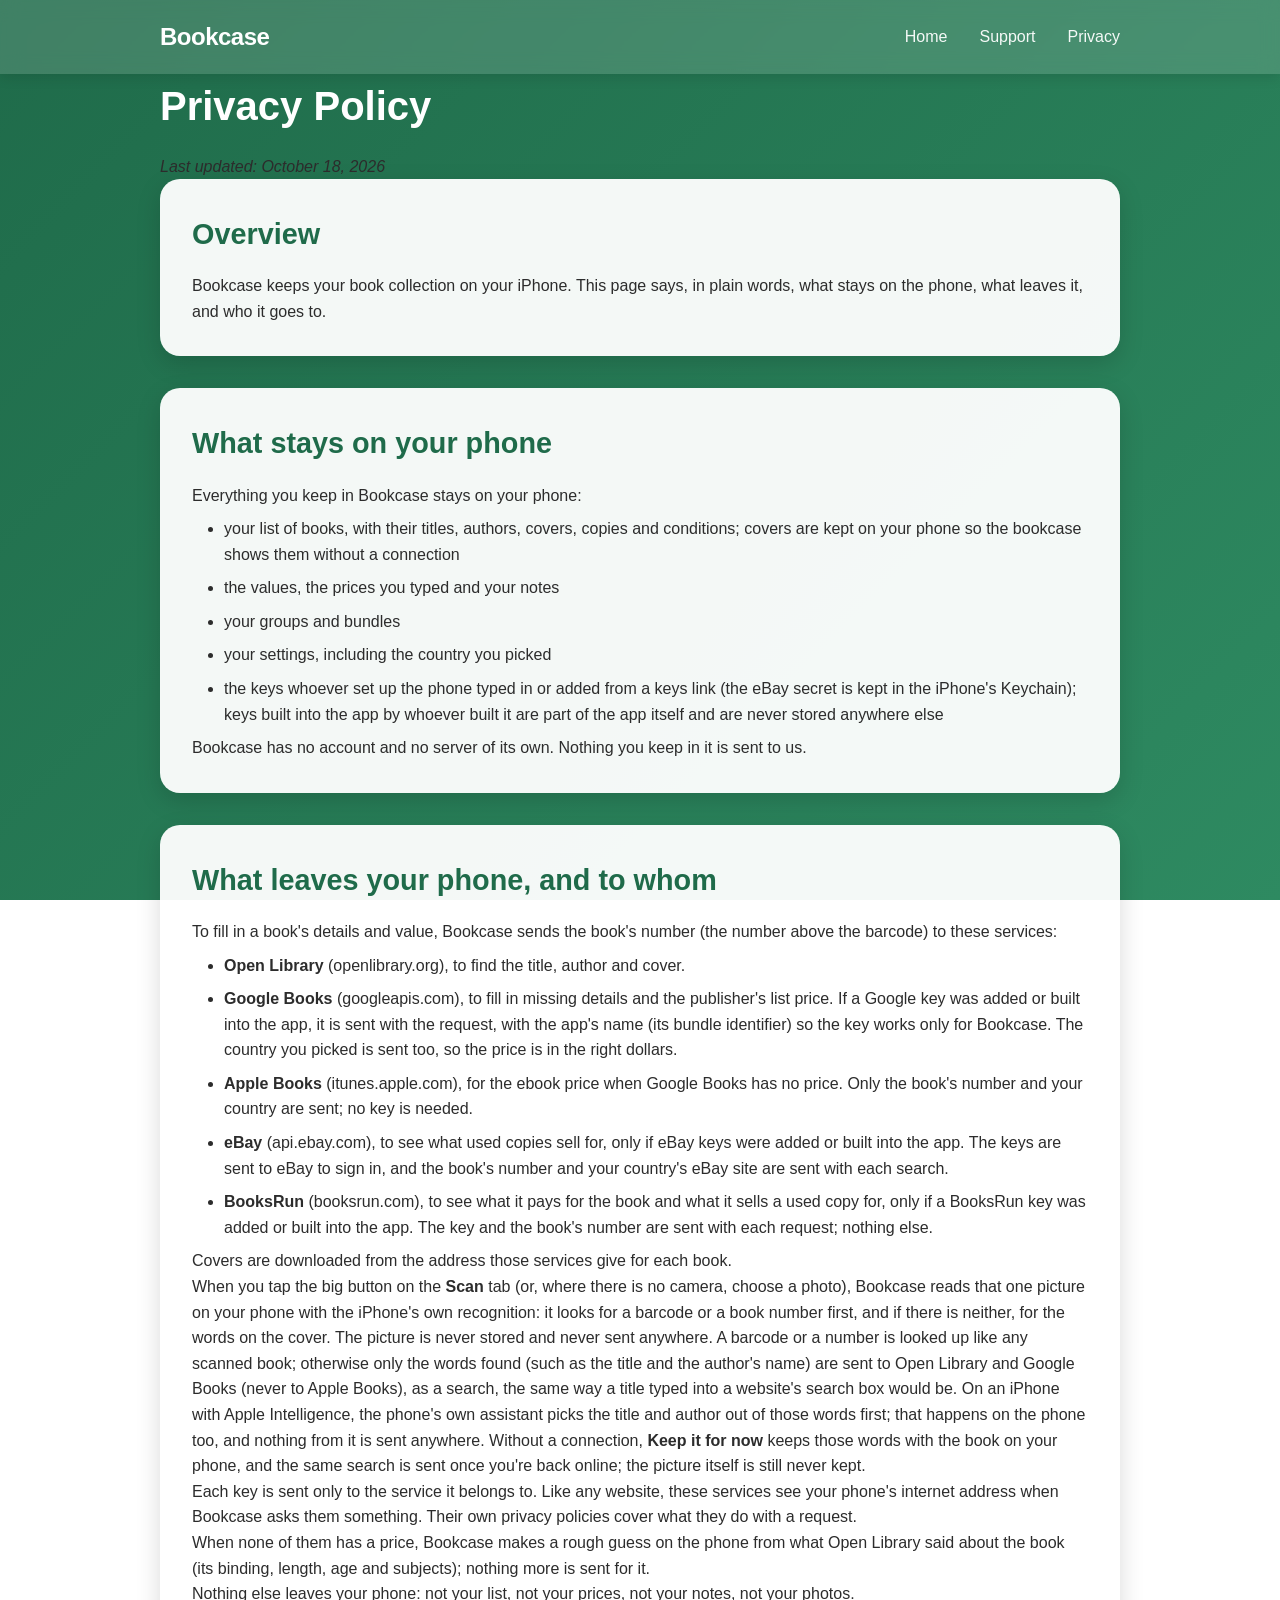
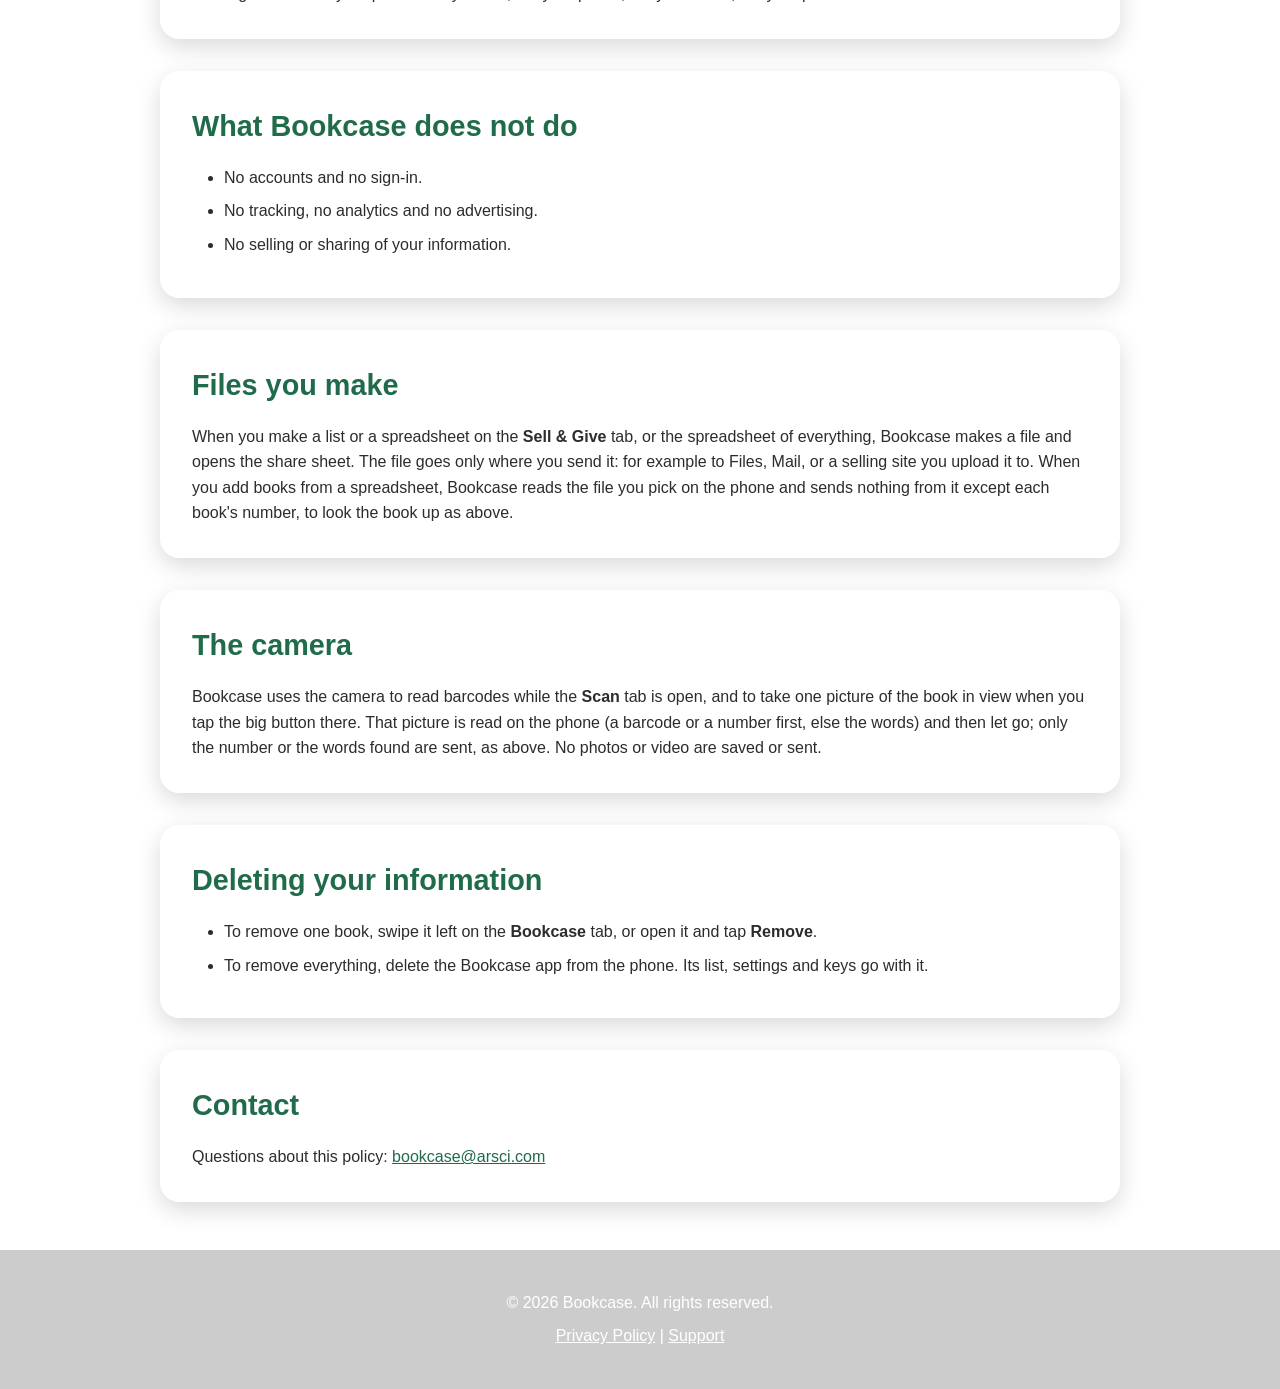
==== privacy.html @ 77d90b34 "Bookcase landing page, privacy policy and support page" ====
<!DOCTYPE html>
<html lang="en">
<head>
    <meta charset="UTF-8">
    <meta name="viewport" content="width=device-width, initial-scale=1.0">
    <meta name="robots" content="noindex, nofollow, noarchive">
    <title>Privacy Policy - Bookcase</title>
    <link rel="icon" type="image/png" href="bookcase-icon.png">
    <link rel="stylesheet" href="style.css">
</head>
<body>
    <nav>
        <div class="container">
            <h1>Bookcase</h1>
            <ul>
                <li><a href="index.html">Home</a></li>
                <li><a href="support.html">Support</a></li>
                <li><a href="privacy.html">Privacy</a></li>
            </ul>
        </div>
    </nav>

    <main class="container">
        <h2>Privacy Policy</h2>
        <p><em>Last updated: October 18, 2026</em></p>

        <section>
            <h3>Overview</h3>
            <p>Bookcase keeps your book collection on your iPhone. This page says, in plain words, what stays on the phone, what leaves it, and who it goes to.</p>
        </section>

        <section>
            <h3>What stays on your phone</h3>
            <p>Everything you keep in Bookcase stays on your phone:</p>
            <ul>
                <li>your list of books, with their titles, authors, covers, copies and conditions; covers are kept on your phone so the bookcase shows them without a connection</li>
                <li>the values, the prices you typed and your notes</li>
                <li>your groups and bundles</li>
                <li>your settings, including the country you picked</li>
                <li>the keys whoever set up the phone typed in or added from a keys link (the eBay secret is kept in the iPhone's Keychain); keys built into the app by whoever built it are part of the app itself and are never stored anywhere else</li>
            </ul>
            <p>Bookcase has no account and no server of its own. Nothing you keep in it is sent to us.</p>
        </section>

        <section>
            <h3>What leaves your phone, and to whom</h3>
            <p>To fill in a book's details and value, Bookcase sends the book's number (the number above the barcode) to these services:</p>
            <ul>
                <li><strong>Open Library</strong> (openlibrary.org), to find the title, author and cover.</li>
                <li><strong>Google Books</strong> (googleapis.com), to fill in missing details and the publisher's list price. If a Google key was added or built into the app, it is sent with the request, with the app's name (its bundle identifier) so the key works only for Bookcase. The country you picked is sent too, so the price is in the right dollars.</li>
                <li><strong>Apple Books</strong> (itunes.apple.com), for the ebook price when Google Books has no price. Only the book's number and your country are sent; no key is needed.</li>
                <li><strong>eBay</strong> (api.ebay.com), to see what used copies sell for, only if eBay keys were added or built into the app. The keys are sent to eBay to sign in, and the book's number and your country's eBay site are sent with each search.</li>
                <li><strong>BooksRun</strong> (booksrun.com), to see what it pays for the book and what it sells a used copy for, only if a BooksRun key was added or built into the app. The key and the book's number are sent with each request; nothing else.</li>
            </ul>
            <p>Covers are downloaded from the address those services give for each book.</p>
            <p>When you tap the big button on the <strong>Scan</strong> tab (or, where there is no camera, choose a photo), Bookcase reads that one picture on your phone with the iPhone's own recognition: it looks for a barcode or a book number first, and if there is neither, for the words on the cover. The picture is never stored and never sent anywhere. A barcode or a number is looked up like any scanned book; otherwise only the words found (such as the title and the author's name) are sent to Open Library and Google Books (never to Apple Books), as a search, the same way a title typed into a website's search box would be. On an iPhone with Apple Intelligence, the phone's own assistant picks the title and author out of those words first; that happens on the phone too, and nothing from it is sent anywhere. Without a connection, <strong>Keep it for now</strong> keeps those words with the book on your phone, and the same search is sent once you're back online; the picture itself is still never kept.</p>
            <p>Each key is sent only to the service it belongs to. Like any website, these services see your phone's internet address when Bookcase asks them something. Their own privacy policies cover what they do with a request.</p>
            <p>When none of them has a price, Bookcase makes a rough guess on the phone from what Open Library said about the book (its binding, length, age and subjects); nothing more is sent for it.</p>
            <p>Nothing else leaves your phone: not your list, not your prices, not your notes, not your photos.</p>
        </section>

        <section>
            <h3>What Bookcase does not do</h3>
            <ul>
                <li>No accounts and no sign-in.</li>
                <li>No tracking, no analytics and no advertising.</li>
                <li>No selling or sharing of your information.</li>
            </ul>
        </section>

        <section>
            <h3>Files you make</h3>
            <p>When you make a list or a spreadsheet on the <strong>Sell &amp; Give</strong> tab, or the spreadsheet of everything, Bookcase makes a file and opens the share sheet. The file goes only where you send it: for example to Files, Mail, or a selling site you upload it to. When you add books from a spreadsheet, Bookcase reads the file you pick on the phone and sends nothing from it except each book's number, to look the book up as above.</p>
        </section>

        <section>
            <h3>The camera</h3>
            <p>Bookcase uses the camera to read barcodes while the <strong>Scan</strong> tab is open, and to take one picture of the book in view when you tap the big button there. That picture is read on the phone (a barcode or a number first, else the words) and then let go; only the number or the words found are sent, as above. No photos or video are saved or sent.</p>
        </section>

        <section>
            <h3>Deleting your information</h3>
            <ul>
                <li>To remove one book, swipe it left on the <strong>Bookcase</strong> tab, or open it and tap <strong>Remove</strong>.</li>
                <li>To remove everything, delete the Bookcase app from the phone. Its list, settings and keys go with it.</li>
            </ul>
        </section>

        <section>
            <h3>Contact</h3>
            <p>Questions about this policy: <span class="contact" data-u="bookcase" data-d="arsci.com"><noscript>bookcase at arsci dot com</noscript></span></p>
        </section>
    </main>

    <footer>
        <div class="container">
            <p>&copy; 2026 Bookcase. All rights reserved.</p>
            <p><a href="privacy.html">Privacy Policy</a> | <a href="support.html">Support</a></p>
        </div>
    </footer>
    <script>
        // Builds the contact link on load so no address sits in the page source.
        document.querySelectorAll('.contact[data-u][data-d]').forEach(function (el) {
            var address = el.dataset.u + String.fromCharCode(64) + el.dataset.d;
            var link = document.createElement('a');
            link.href = 'mail' + 'to:' + address;
            link.textContent = address;
            el.replaceChildren(link);
        });
    </script>
</body>
</html>
---- style.css ----
* {
    margin: 0;
    padding: 0;
    box-sizing: border-box;
}

:root {
    --gradient-start: #1F6B4A;
    --gradient-end: #2E8A61;
    --text-dark: #2c2c2c;
    --text-light: rgba(255, 255, 255, 0.95);
}

body {
    font-family: -apple-system, BlinkMacSystemFont, 'Segoe UI', Roboto, Oxygen, Ubuntu, Cantarell, sans-serif;
    line-height: 1.6;
    color: var(--text-dark);
    background: linear-gradient(135deg, var(--gradient-start) 0%, var(--gradient-end) 100%);
    background-attachment: fixed;
}

.container {
    max-width: 1000px;
    margin: 0 auto;
    padding: 0 20px;
}

/* Navigation */
nav {
    background: rgba(255, 255, 255, 0.15);
    backdrop-filter: blur(10px);
    -webkit-backdrop-filter: blur(10px);
    color: white;
    padding: 1rem 0;
    box-shadow: 0 4px 12px rgba(0, 0, 0, 0.1);
}

nav .container {
    display: flex;
    justify-content: space-between;
    align-items: center;
}

nav h1 {
    font-size: 1.5rem;
    font-weight: 700;
    letter-spacing: -0.5px;
}

nav ul {
    display: flex;
    list-style: none;
    gap: 2rem;
}

nav a {
    color: var(--text-light);
    text-decoration: none;
    transition: opacity 0.3s;
    font-weight: 500;
}

nav a:hover {
    opacity: 0.8;
}

/* Main Content */
main {
    padding: 3rem 0;
    min-height: calc(100vh - 200px);
}

main h2 {
    font-size: 2.5rem;
    margin-bottom: 1rem;
    color: white;
}

main h3 {
    font-size: 1.8rem;
    margin: 2rem 0 1rem;
    color: white;
}

main h4 {
    font-size: 1.3rem;
    margin: 1.5rem 0 0.5rem;
    color: white;
}

section {
    margin-bottom: 2rem;
}

/* Content sections (for support and privacy pages) */
main section:not(.hero):not(.features):not(.screenshots) {
    background: rgba(255, 255, 255, 0.95);
    padding: 2rem;
    border-radius: 20px;
    box-shadow: 0 8px 24px rgba(0, 0, 0, 0.15);
}

main section:not(.hero):not(.features):not(.screenshots) h3 {
    color: var(--gradient-start);
    margin-top: 0;
}

main section:not(.hero):not(.features):not(.screenshots) p,
main section:not(.hero):not(.features):not(.screenshots) li {
    color: var(--text-dark);
}

/* Hero Section */
.hero {
    text-align: center;
    padding: 4rem 0;
}

.app-icon {
    margin-bottom: 2rem;
}

.app-icon img {
    border-radius: 40px;
    box-shadow: 0 12px 40px rgba(0, 0, 0, 0.25);
    transition: transform 0.3s ease;
}

.app-icon img:hover {
    transform: scale(1.05);
}

.hero h2 {
    font-size: 4rem;
    margin-bottom: 1rem;
    font-weight: 700;
    letter-spacing: -1px;
    color: white;
    text-shadow: 0 2px 8px rgba(0, 0, 0, 0.15);
}

.hero p {
    font-size: 1.4rem;
    color: var(--text-light);
    margin-bottom: 2rem;
    text-shadow: 0 1px 4px rgba(0, 0, 0, 0.1);
}

.cta {
    margin-top: 2rem;
}

.button {
    display: inline-block;
    background: white;
    color: var(--gradient-start);
    padding: 1rem 2.5rem;
    text-decoration: none;
    border-radius: 30px;
    font-size: 1.1rem;
    font-weight: 600;
    transition: all 0.3s ease;
    box-shadow: 0 8px 20px rgba(0, 0, 0, 0.2);
}

.button:hover {
    transform: translateY(-2px);
    box-shadow: 0 12px 28px rgba(0, 0, 0, 0.25);
}

/* Features Grid */
.feature-grid {
    display: grid;
    grid-template-columns: repeat(auto-fit, minmax(250px, 1fr));
    gap: 2rem;
    margin-top: 2rem;
}

.feature {
    padding: 2rem;
    background: rgba(255, 255, 255, 0.95);
    border-radius: 20px;
    text-align: center;
    box-shadow: 0 8px 24px rgba(0, 0, 0, 0.15);
    transition: transform 0.3s ease, box-shadow 0.3s ease;
}

.feature:hover {
    transform: translateY(-4px);
    box-shadow: 0 12px 32px rgba(0, 0, 0, 0.2);
}

.feature h4 {
    margin: 0 0 1rem 0;
    font-size: 1.5rem;
    color: var(--gradient-start);
    font-weight: 700;
}

.feature p {
    color: var(--text-dark);
}

/* Screenshots: a row of five on desktop, a swipeable row on phones */
.screenshots h3 {
    text-align: center;
}

.screenshot-row {
    display: grid;
    grid-template-columns: repeat(5, 1fr);
    gap: 1rem;
    list-style: none;
    margin: 0;
    padding: 0;
}

.screenshot-row li {
    margin: 0;
}

.screenshot-row img {
    display: block;
    width: 100%;
    height: auto;
    border-radius: 18px;
    box-shadow: 0 8px 24px rgba(0, 0, 0, 0.25);
}

.screenshot-row figcaption {
    margin-top: 0.75rem;
    text-align: center;
    color: var(--text-light);
    font-weight: 600;
}

/* FAQ */
.faq {
    background: rgba(255, 255, 255, 0.95);
    padding: 1.5rem;
    margin-bottom: 1rem;
    border-radius: 15px;
    border-left: 4px solid var(--gradient-start);
    box-shadow: 0 4px 12px rgba(0, 0, 0, 0.1);
}

.faq h4 {
    margin: 0 0 0.5rem 0;
    color: var(--gradient-start);
    font-weight: 700;
}

.faq p {
    color: var(--text-dark);
}

/* Links */
a {
    color: var(--gradient-start);
}

a:hover {
    color: var(--gradient-end);
}

/* Lists */
ul {
    margin-left: 2rem;
    margin-top: 0.5rem;
}

li {
    margin-bottom: 0.5rem;
}

/* Footer */
footer {
    background: rgba(0, 0, 0, 0.2);
    backdrop-filter: blur(10px);
    -webkit-backdrop-filter: blur(10px);
    color: white;
    text-align: center;
    padding: 2rem 0;
    margin-top: 3rem;
}

footer a {
    color: white;
    text-decoration: underline;
}

footer a:hover {
    opacity: 0.8;
}

footer p {
    margin: 0.5rem 0;
}

/* Responsive */
@media (max-width: 768px) {
    nav .container {
        flex-direction: column;
        gap: 1rem;
    }

    nav ul {
        gap: 1rem;
    }

    .hero h2 {
        font-size: 2rem;
    }

    main h2 {
        font-size: 2rem;
    }

    .screenshot-row {
        display: flex;
        overflow-x: auto;
        scroll-snap-type: x mandatory;
        -webkit-overflow-scrolling: touch;
        padding-bottom: 1rem;
    }

    .screenshot-row li {
        flex: 0 0 62%;
        max-width: 260px;
        scroll-snap-align: center;
    }
}
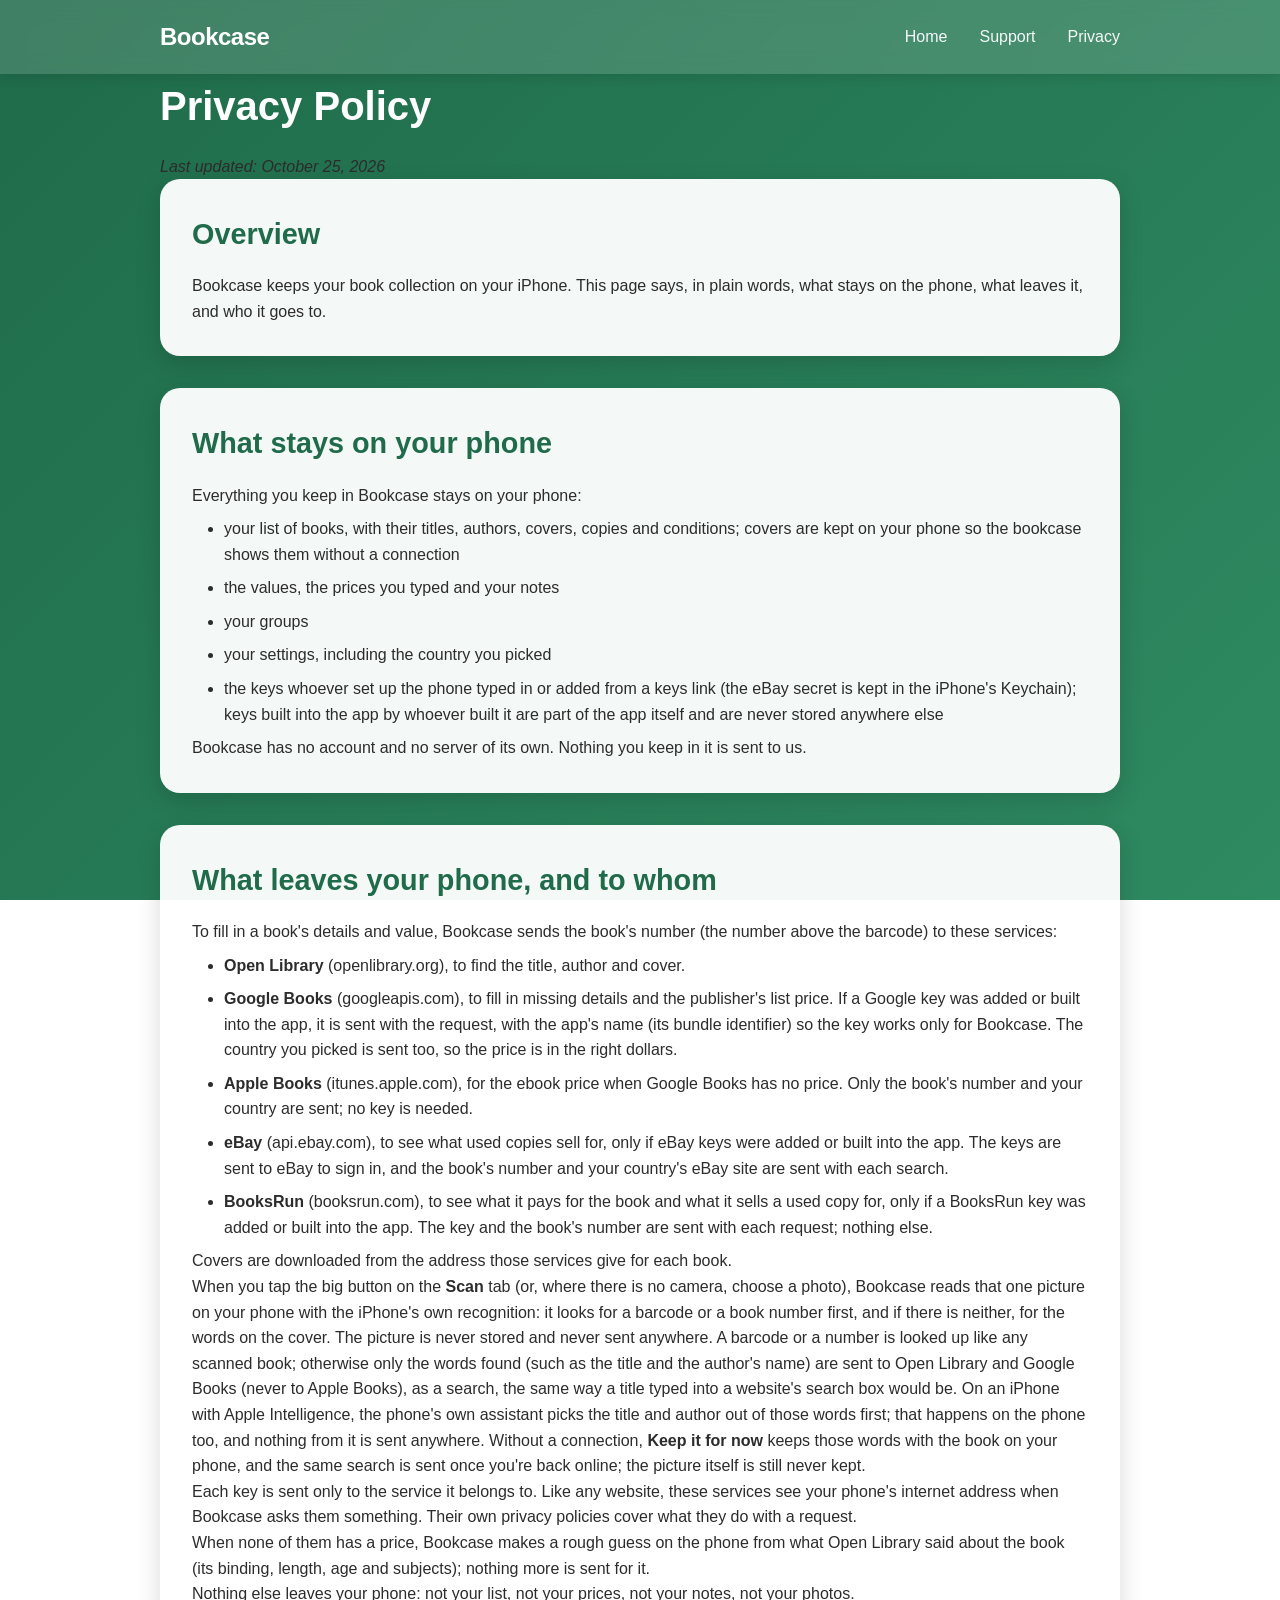
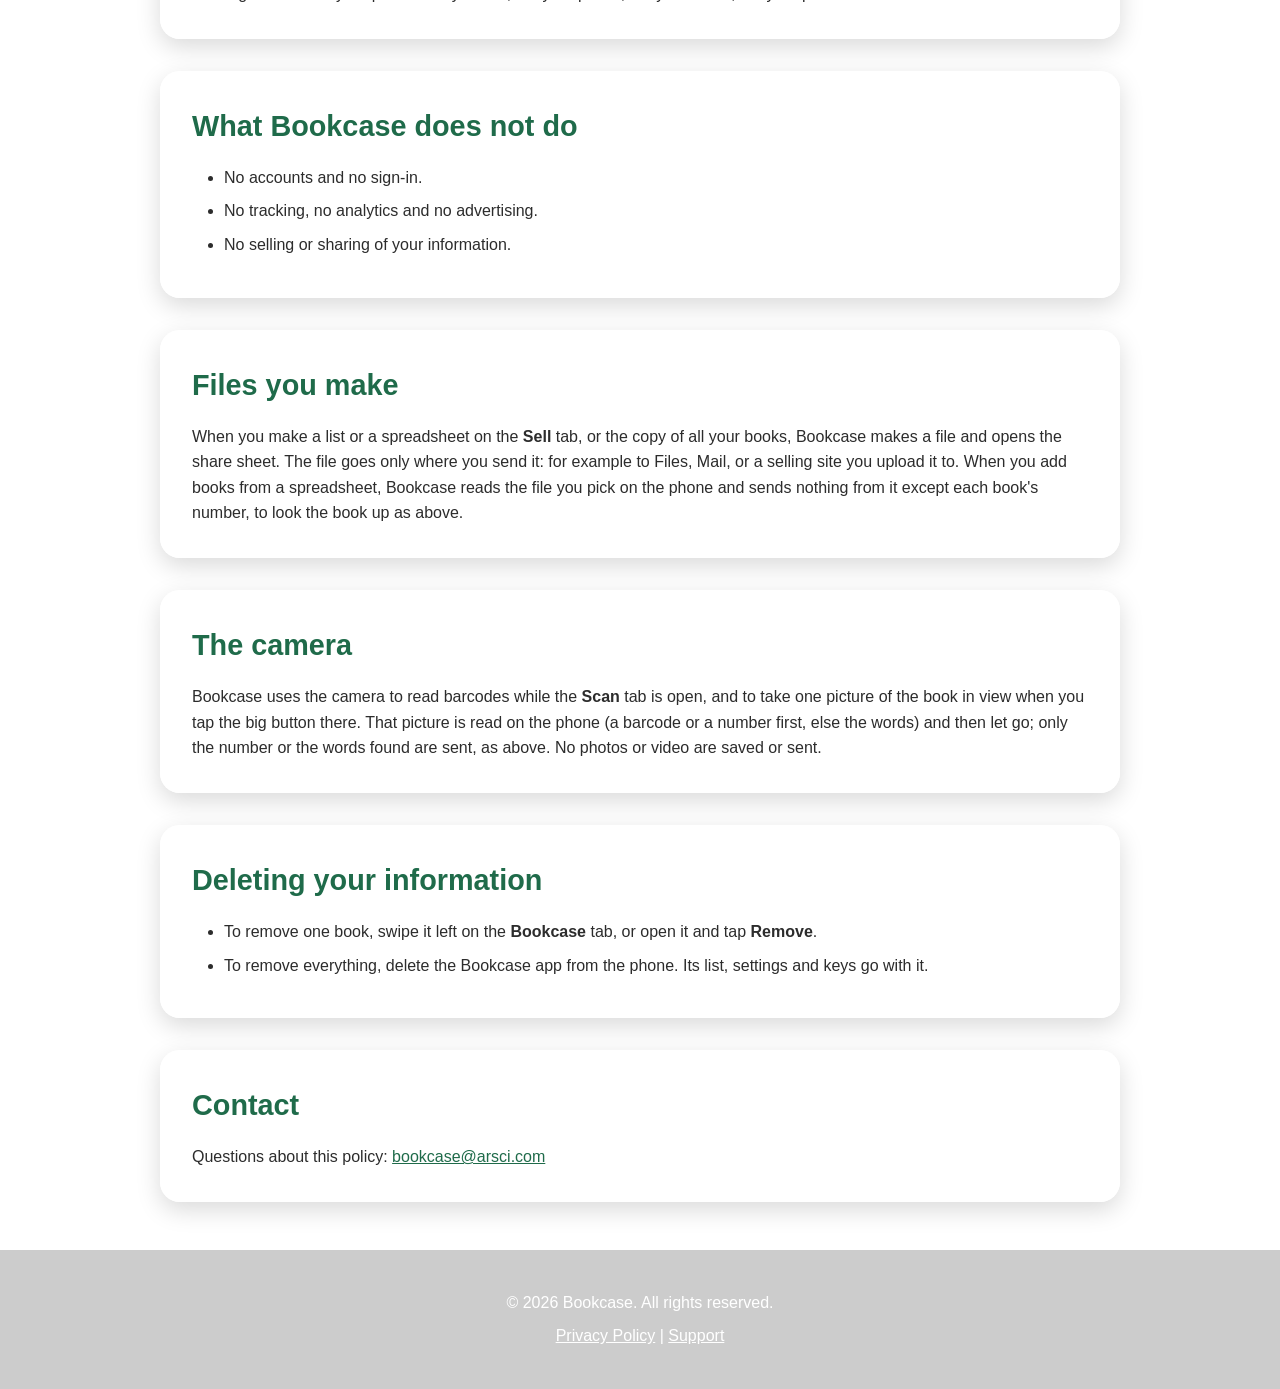
==== commit bc3e6526: "Bookcase 1.1: the Sell tab, two groups, older books, new screenshots" ====
--- a/privacy.html
+++ b/privacy.html
@@ -22,7 +22,7 @@
 
     <main class="container">
         <h2>Privacy Policy</h2>
-        <p><em>Last updated: October 18, 2026</em></p>
+        <p><em>Last updated: October 25, 2026</em></p>
 
         <section>
             <h3>Overview</h3>
@@ -35,7 +35,7 @@
             <ul>
                 <li>your list of books, with their titles, authors, covers, copies and conditions; covers are kept on your phone so the bookcase shows them without a connection</li>
                 <li>the values, the prices you typed and your notes</li>
-                <li>your groups and bundles</li>
+                <li>your groups</li>
                 <li>your settings, including the country you picked</li>
                 <li>the keys whoever set up the phone typed in or added from a keys link (the eBay secret is kept in the iPhone's Keychain); keys built into the app by whoever built it are part of the app itself and are never stored anywhere else</li>
             </ul>
@@ -70,7 +70,7 @@
 
         <section>
             <h3>Files you make</h3>
-            <p>When you make a list or a spreadsheet on the <strong>Sell &amp; Give</strong> tab, or the spreadsheet of everything, Bookcase makes a file and opens the share sheet. The file goes only where you send it: for example to Files, Mail, or a selling site you upload it to. When you add books from a spreadsheet, Bookcase reads the file you pick on the phone and sends nothing from it except each book's number, to look the book up as above.</p>
+            <p>When you make a list or a spreadsheet on the <strong>Sell</strong> tab, or the copy of all your books, Bookcase makes a file and opens the share sheet. The file goes only where you send it: for example to Files, Mail, or a selling site you upload it to. When you add books from a spreadsheet, Bookcase reads the file you pick on the phone and sends nothing from it except each book's number, to look the book up as above.</p>
         </section>
 
         <section>
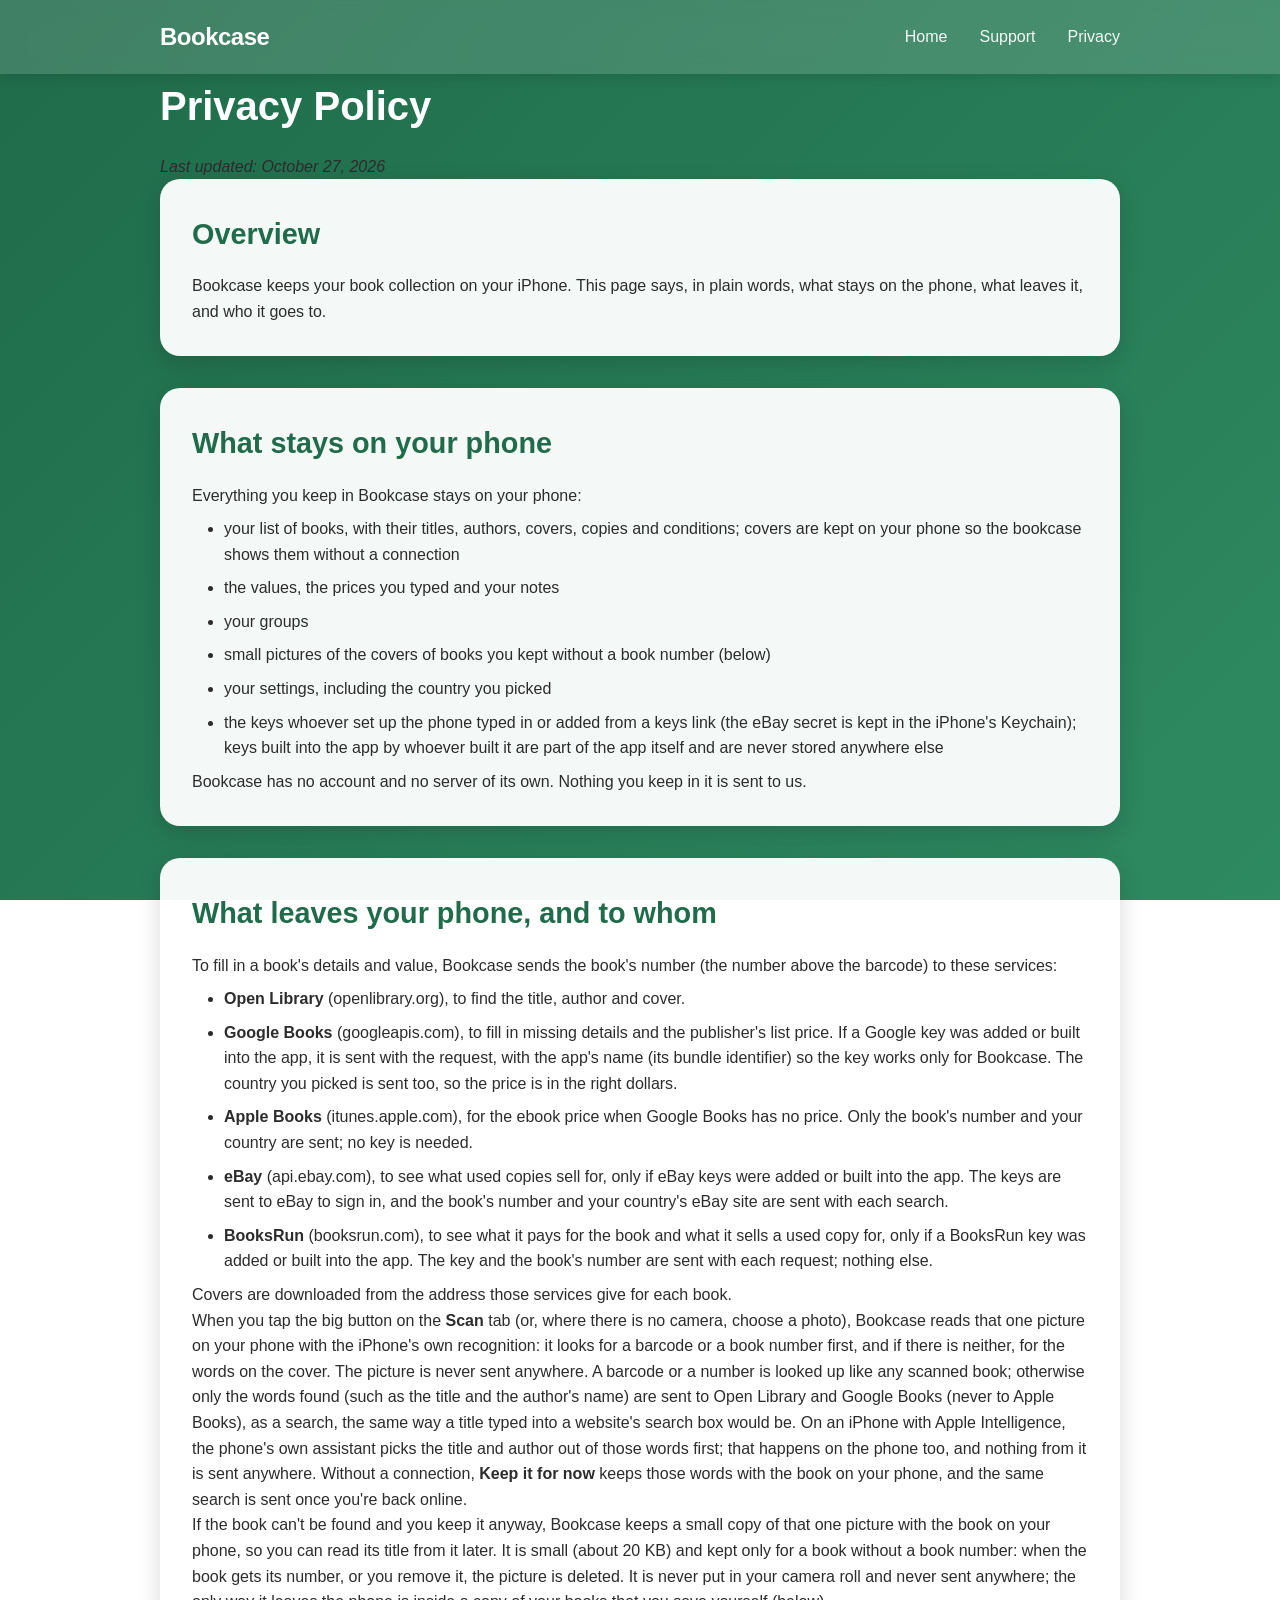
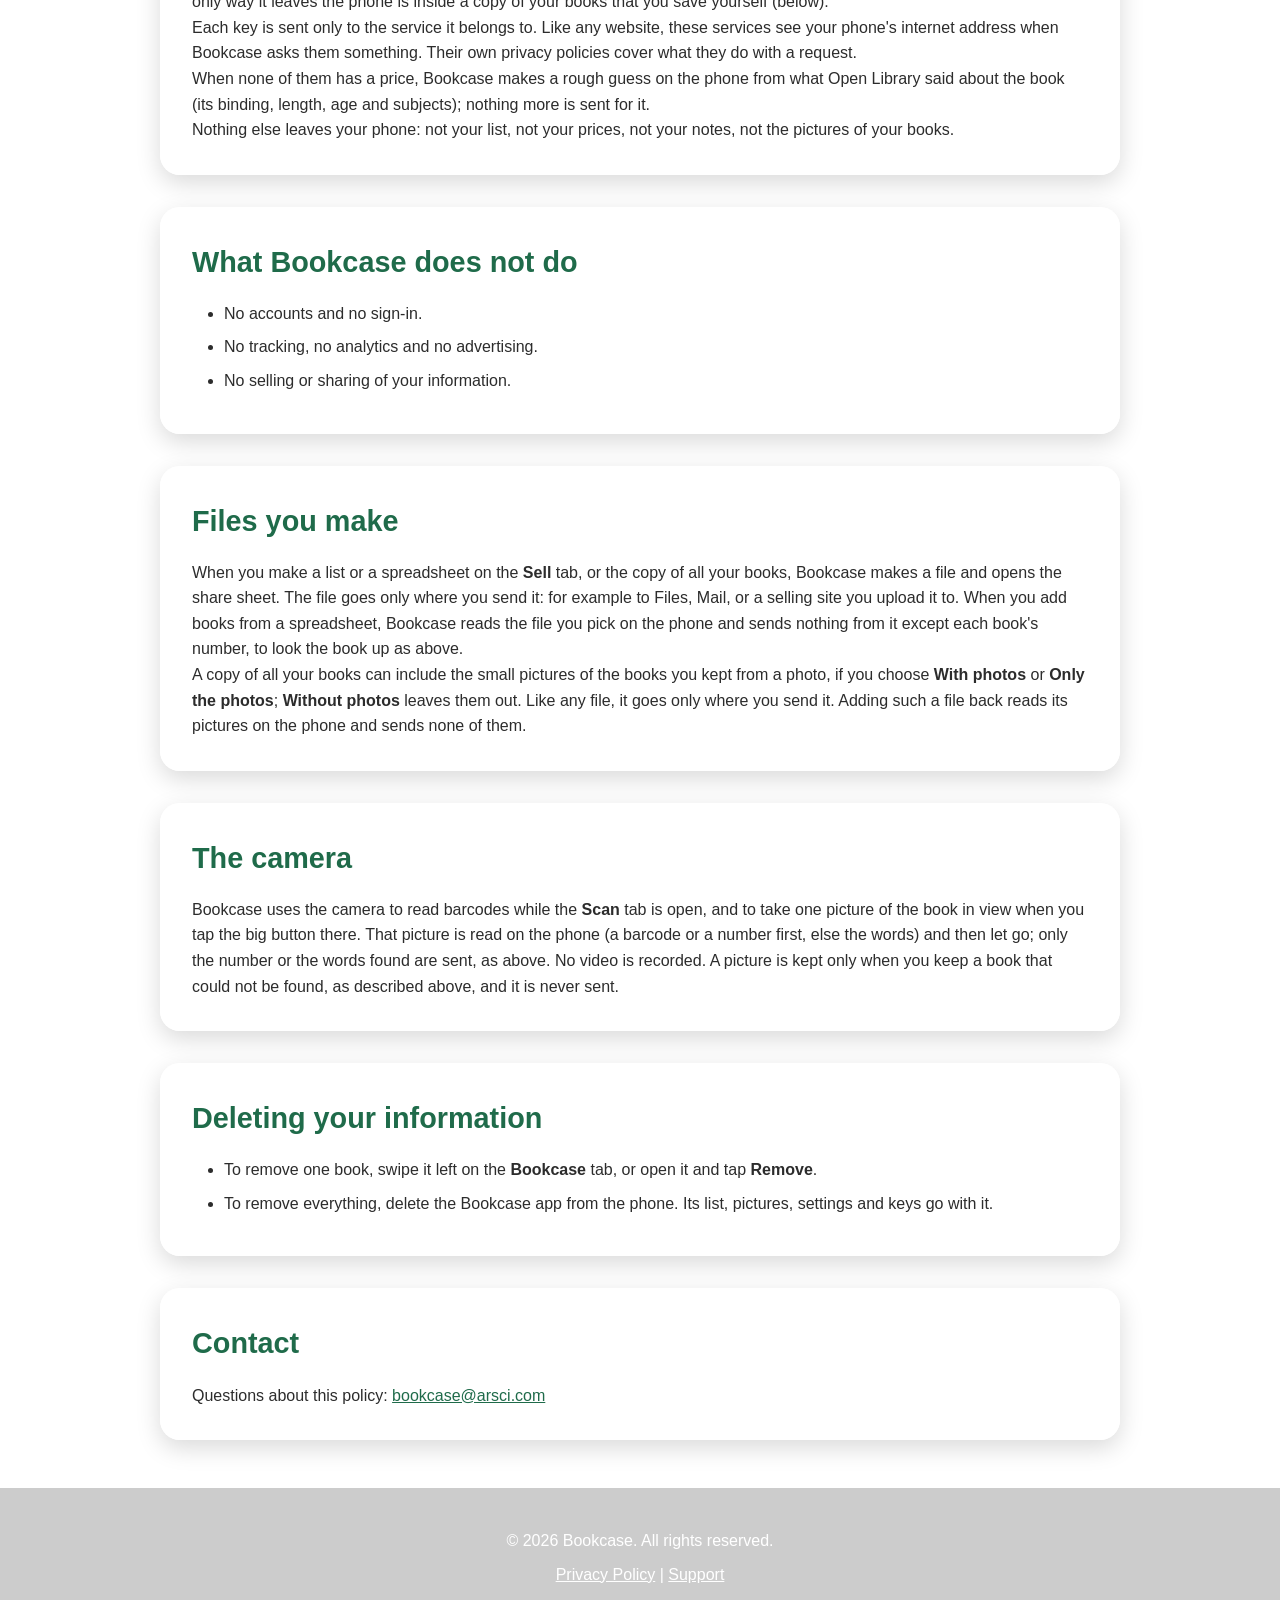
==== commit 463b4de7: "Privacy: a small cover photo is kept for a book that can't be scanned Co-Authored-By: Claude Opus 5." ====
--- a/privacy.html
+++ b/privacy.html
@@ -22,7 +22,7 @@
 
     <main class="container">
         <h2>Privacy Policy</h2>
-        <p><em>Last updated: October 25, 2026</em></p>
+        <p><em>Last updated: October 27, 2026</em></p>
 
         <section>
             <h3>Overview</h3>
@@ -36,6 +36,7 @@
                 <li>your list of books, with their titles, authors, covers, copies and conditions; covers are kept on your phone so the bookcase shows them without a connection</li>
                 <li>the values, the prices you typed and your notes</li>
                 <li>your groups</li>
+                <li>small pictures of the covers of books you kept without a book number (below)</li>
                 <li>your settings, including the country you picked</li>
                 <li>the keys whoever set up the phone typed in or added from a keys link (the eBay secret is kept in the iPhone's Keychain); keys built into the app by whoever built it are part of the app itself and are never stored anywhere else</li>
             </ul>
@@ -53,10 +54,11 @@
                 <li><strong>BooksRun</strong> (booksrun.com), to see what it pays for the book and what it sells a used copy for, only if a BooksRun key was added or built into the app. The key and the book's number are sent with each request; nothing else.</li>
             </ul>
             <p>Covers are downloaded from the address those services give for each book.</p>
-            <p>When you tap the big button on the <strong>Scan</strong> tab (or, where there is no camera, choose a photo), Bookcase reads that one picture on your phone with the iPhone's own recognition: it looks for a barcode or a book number first, and if there is neither, for the words on the cover. The picture is never stored and never sent anywhere. A barcode or a number is looked up like any scanned book; otherwise only the words found (such as the title and the author's name) are sent to Open Library and Google Books (never to Apple Books), as a search, the same way a title typed into a website's search box would be. On an iPhone with Apple Intelligence, the phone's own assistant picks the title and author out of those words first; that happens on the phone too, and nothing from it is sent anywhere. Without a connection, <strong>Keep it for now</strong> keeps those words with the book on your phone, and the same search is sent once you're back online; the picture itself is still never kept.</p>
+            <p>When you tap the big button on the <strong>Scan</strong> tab (or, where there is no camera, choose a photo), Bookcase reads that one picture on your phone with the iPhone's own recognition: it looks for a barcode or a book number first, and if there is neither, for the words on the cover. The picture is never sent anywhere. A barcode or a number is looked up like any scanned book; otherwise only the words found (such as the title and the author's name) are sent to Open Library and Google Books (never to Apple Books), as a search, the same way a title typed into a website's search box would be. On an iPhone with Apple Intelligence, the phone's own assistant picks the title and author out of those words first; that happens on the phone too, and nothing from it is sent anywhere. Without a connection, <strong>Keep it for now</strong> keeps those words with the book on your phone, and the same search is sent once you're back online.</p>
+            <p>If the book can't be found and you keep it anyway, Bookcase keeps a small copy of that one picture with the book on your phone, so you can read its title from it later. It is small (about 20 KB) and kept only for a book without a book number: when the book gets its number, or you remove it, the picture is deleted. It is never put in your camera roll and never sent anywhere; the only way it leaves the phone is inside a copy of your books that you save yourself (below).</p>
             <p>Each key is sent only to the service it belongs to. Like any website, these services see your phone's internet address when Bookcase asks them something. Their own privacy policies cover what they do with a request.</p>
             <p>When none of them has a price, Bookcase makes a rough guess on the phone from what Open Library said about the book (its binding, length, age and subjects); nothing more is sent for it.</p>
-            <p>Nothing else leaves your phone: not your list, not your prices, not your notes, not your photos.</p>
+            <p>Nothing else leaves your phone: not your list, not your prices, not your notes, not the pictures of your books.</p>
         </section>
 
         <section>
@@ -71,18 +73,19 @@
         <section>
             <h3>Files you make</h3>
             <p>When you make a list or a spreadsheet on the <strong>Sell</strong> tab, or the copy of all your books, Bookcase makes a file and opens the share sheet. The file goes only where you send it: for example to Files, Mail, or a selling site you upload it to. When you add books from a spreadsheet, Bookcase reads the file you pick on the phone and sends nothing from it except each book's number, to look the book up as above.</p>
+            <p>A copy of all your books can include the small pictures of the books you kept from a photo, if you choose <strong>With photos</strong> or <strong>Only the photos</strong>; <strong>Without photos</strong> leaves them out. Like any file, it goes only where you send it. Adding such a file back reads its pictures on the phone and sends none of them.</p>
         </section>
 
         <section>
             <h3>The camera</h3>
-            <p>Bookcase uses the camera to read barcodes while the <strong>Scan</strong> tab is open, and to take one picture of the book in view when you tap the big button there. That picture is read on the phone (a barcode or a number first, else the words) and then let go; only the number or the words found are sent, as above. No photos or video are saved or sent.</p>
+            <p>Bookcase uses the camera to read barcodes while the <strong>Scan</strong> tab is open, and to take one picture of the book in view when you tap the big button there. That picture is read on the phone (a barcode or a number first, else the words) and then let go; only the number or the words found are sent, as above. No video is recorded. A picture is kept only when you keep a book that could not be found, as described above, and it is never sent.</p>
         </section>
 
         <section>
             <h3>Deleting your information</h3>
             <ul>
                 <li>To remove one book, swipe it left on the <strong>Bookcase</strong> tab, or open it and tap <strong>Remove</strong>.</li>
-                <li>To remove everything, delete the Bookcase app from the phone. Its list, settings and keys go with it.</li>
+                <li>To remove everything, delete the Bookcase app from the phone. Its list, pictures, settings and keys go with it.</li>
             </ul>
         </section>
 
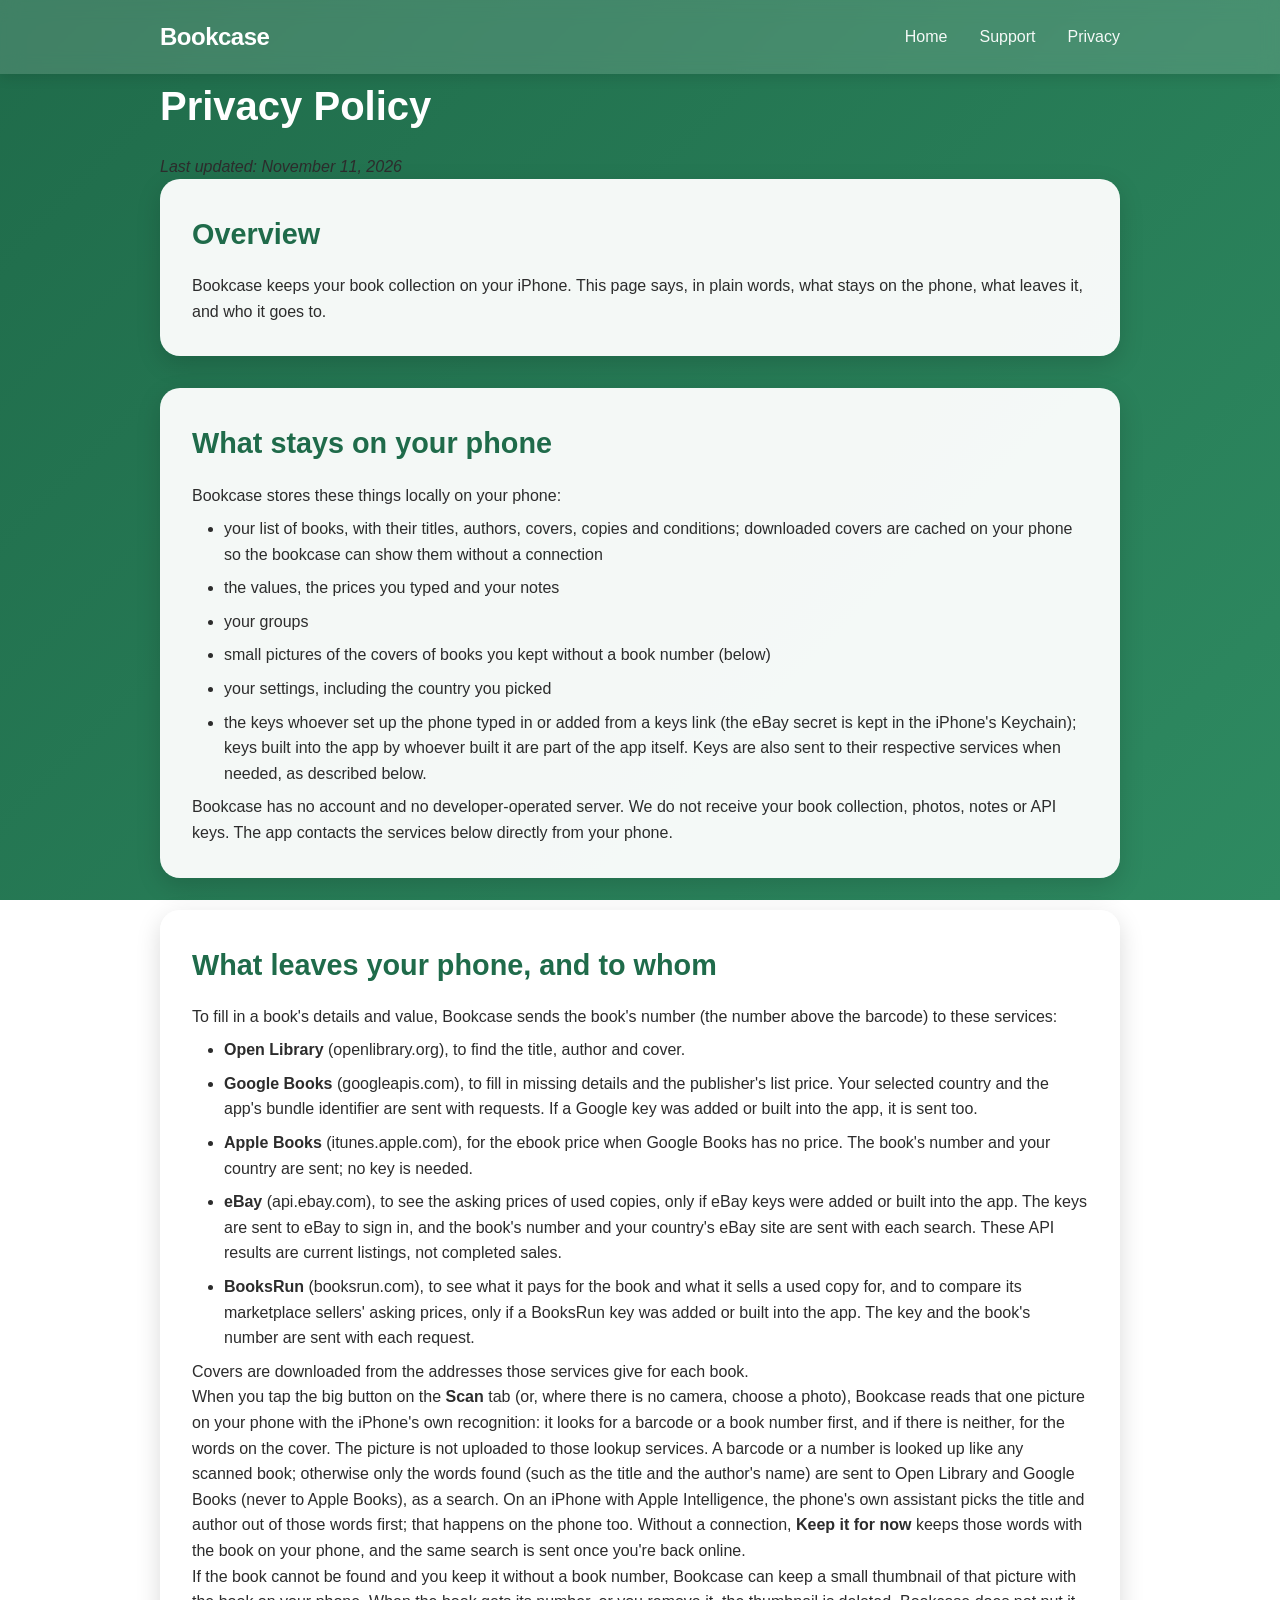
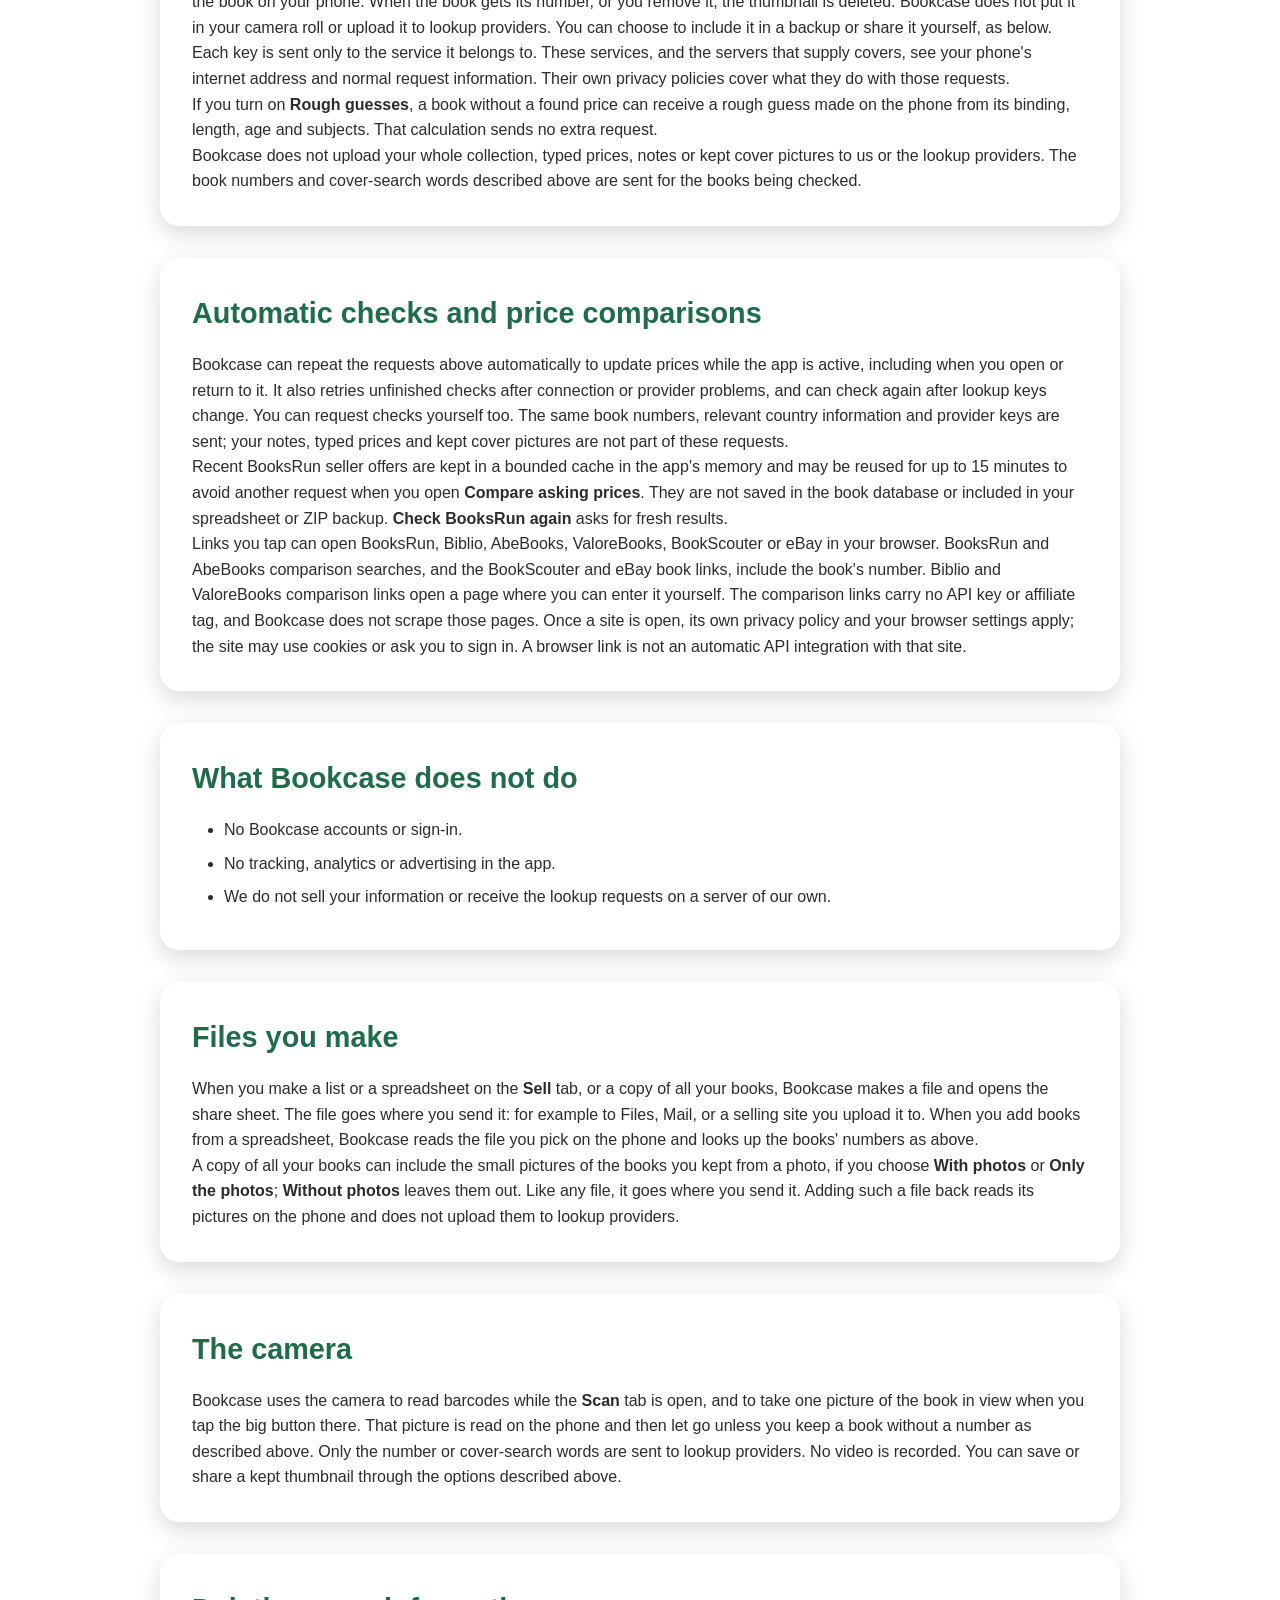
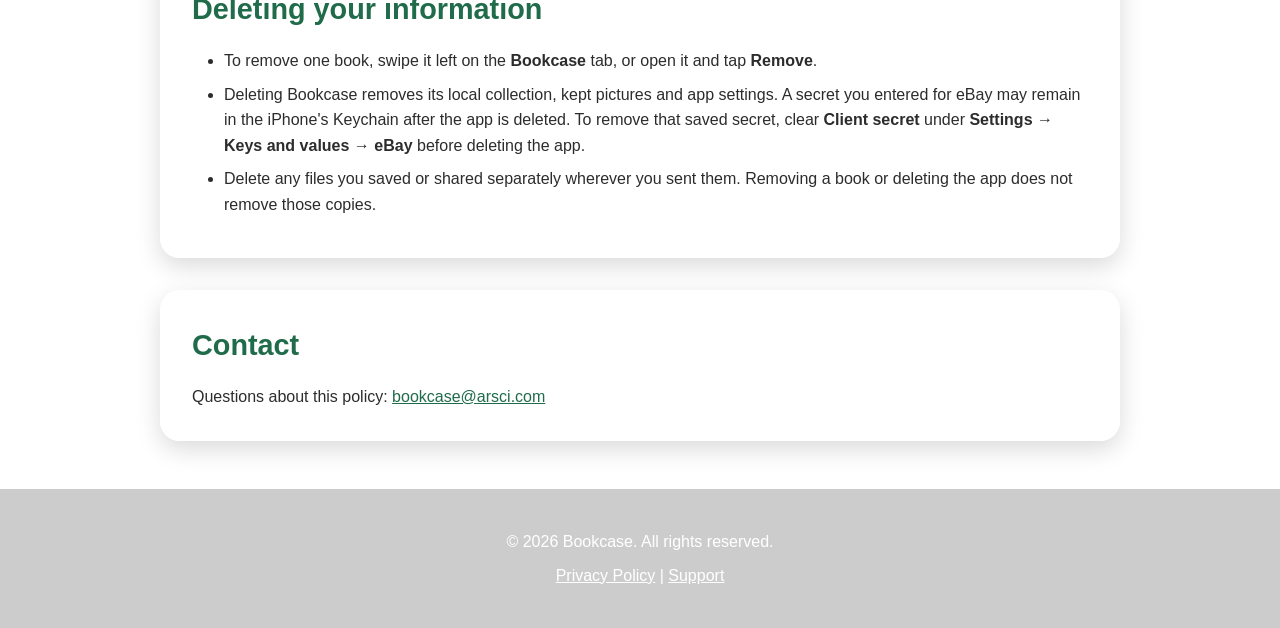
==== commit a85cc39e: "Merge branch 'task/bookcase-13-privacy'" ====
--- a/privacy.html
+++ b/privacy.html
@@ -22,7 +22,7 @@
 
     <main class="container">
         <h2>Privacy Policy</h2>
-        <p><em>Last updated: October 27, 2026</em></p>
+        <p><em>Last updated: November 11, 2026</em></p>
 
         <section>
             <h3>Overview</h3>
@@ -31,16 +31,16 @@
 
         <section>
             <h3>What stays on your phone</h3>
-            <p>Everything you keep in Bookcase stays on your phone:</p>
+            <p>Bookcase stores these things locally on your phone:</p>
             <ul>
-                <li>your list of books, with their titles, authors, covers, copies and conditions; covers are kept on your phone so the bookcase shows them without a connection</li>
+                <li>your list of books, with their titles, authors, covers, copies and conditions; downloaded covers are cached on your phone so the bookcase can show them without a connection</li>
                 <li>the values, the prices you typed and your notes</li>
                 <li>your groups</li>
                 <li>small pictures of the covers of books you kept without a book number (below)</li>
                 <li>your settings, including the country you picked</li>
-                <li>the keys whoever set up the phone typed in or added from a keys link (the eBay secret is kept in the iPhone's Keychain); keys built into the app by whoever built it are part of the app itself and are never stored anywhere else</li>
+                <li>the keys whoever set up the phone typed in or added from a keys link (the eBay secret is kept in the iPhone's Keychain); keys built into the app by whoever built it are part of the app itself. Keys are also sent to their respective services when needed, as described below.</li>
             </ul>
-            <p>Bookcase has no account and no server of its own. Nothing you keep in it is sent to us.</p>
+            <p>Bookcase has no account and no developer-operated server. We do not receive your book collection, photos, notes or API keys. The app contacts the services below directly from your phone.</p>
         </section>
 
         <section>
@@ -48,44 +48,52 @@
             <p>To fill in a book's details and value, Bookcase sends the book's number (the number above the barcode) to these services:</p>
             <ul>
                 <li><strong>Open Library</strong> (openlibrary.org), to find the title, author and cover.</li>
-                <li><strong>Google Books</strong> (googleapis.com), to fill in missing details and the publisher's list price. If a Google key was added or built into the app, it is sent with the request, with the app's name (its bundle identifier) so the key works only for Bookcase. The country you picked is sent too, so the price is in the right dollars.</li>
-                <li><strong>Apple Books</strong> (itunes.apple.com), for the ebook price when Google Books has no price. Only the book's number and your country are sent; no key is needed.</li>
-                <li><strong>eBay</strong> (api.ebay.com), to see what used copies sell for, only if eBay keys were added or built into the app. The keys are sent to eBay to sign in, and the book's number and your country's eBay site are sent with each search.</li>
-                <li><strong>BooksRun</strong> (booksrun.com), to see what it pays for the book and what it sells a used copy for, only if a BooksRun key was added or built into the app. The key and the book's number are sent with each request; nothing else.</li>
+                <li><strong>Google Books</strong> (googleapis.com), to fill in missing details and the publisher's list price. Your selected country and the app's bundle identifier are sent with requests. If a Google key was added or built into the app, it is sent too.</li>
+                <li><strong>Apple Books</strong> (itunes.apple.com), for the ebook price when Google Books has no price. The book's number and your country are sent; no key is needed.</li>
+                <li><strong>eBay</strong> (api.ebay.com), to see the asking prices of used copies, only if eBay keys were added or built into the app. The keys are sent to eBay to sign in, and the book's number and your country's eBay site are sent with each search. These API results are current listings, not completed sales.</li>
+                <li><strong>BooksRun</strong> (booksrun.com), to see what it pays for the book and what it sells a used copy for, and to compare its marketplace sellers' asking prices, only if a BooksRun key was added or built into the app. The key and the book's number are sent with each request.</li>
             </ul>
-            <p>Covers are downloaded from the address those services give for each book.</p>
-            <p>When you tap the big button on the <strong>Scan</strong> tab (or, where there is no camera, choose a photo), Bookcase reads that one picture on your phone with the iPhone's own recognition: it looks for a barcode or a book number first, and if there is neither, for the words on the cover. The picture is never sent anywhere. A barcode or a number is looked up like any scanned book; otherwise only the words found (such as the title and the author's name) are sent to Open Library and Google Books (never to Apple Books), as a search, the same way a title typed into a website's search box would be. On an iPhone with Apple Intelligence, the phone's own assistant picks the title and author out of those words first; that happens on the phone too, and nothing from it is sent anywhere. Without a connection, <strong>Keep it for now</strong> keeps those words with the book on your phone, and the same search is sent once you're back online.</p>
-            <p>If the book can't be found and you keep it anyway, Bookcase keeps a small copy of that one picture with the book on your phone, so you can read its title from it later. It is small (about 20 KB) and kept only for a book without a book number: when the book gets its number, or you remove it, the picture is deleted. It is never put in your camera roll and never sent anywhere; the only way it leaves the phone is inside a copy of your books that you save yourself (below).</p>
-            <p>Each key is sent only to the service it belongs to. Like any website, these services see your phone's internet address when Bookcase asks them something. Their own privacy policies cover what they do with a request.</p>
-            <p>When none of them has a price, Bookcase makes a rough guess on the phone from what Open Library said about the book (its binding, length, age and subjects); nothing more is sent for it.</p>
-            <p>Nothing else leaves your phone: not your list, not your prices, not your notes, not the pictures of your books.</p>
+            <p>Covers are downloaded from the addresses those services give for each book.</p>
+            <p>When you tap the big button on the <strong>Scan</strong> tab (or, where there is no camera, choose a photo), Bookcase reads that one picture on your phone with the iPhone's own recognition: it looks for a barcode or a book number first, and if there is neither, for the words on the cover. The picture is not uploaded to those lookup services. A barcode or a number is looked up like any scanned book; otherwise only the words found (such as the title and the author's name) are sent to Open Library and Google Books (never to Apple Books), as a search. On an iPhone with Apple Intelligence, the phone's own assistant picks the title and author out of those words first; that happens on the phone too. Without a connection, <strong>Keep it for now</strong> keeps those words with the book on your phone, and the same search is sent once you're back online.</p>
+            <p>If the book cannot be found and you keep it without a book number, Bookcase can keep a small thumbnail of that picture with the book on your phone. When the book gets its number, or you remove it, the thumbnail is deleted. Bookcase does not put it in your camera roll or upload it to lookup providers. You can choose to include it in a backup or share it yourself, as below.</p>
+            <p>Each key is sent only to the service it belongs to. These services, and the servers that supply covers, see your phone's internet address and normal request information. Their own privacy policies cover what they do with those requests.</p>
+            <p>If you turn on <strong>Rough guesses</strong>, a book without a found price can receive a rough guess made on the phone from its binding, length, age and subjects. That calculation sends no extra request.</p>
+            <p>Bookcase does not upload your whole collection, typed prices, notes or kept cover pictures to us or the lookup providers. The book numbers and cover-search words described above are sent for the books being checked.</p>
+        </section>
+
+        <section>
+            <h3>Automatic checks and price comparisons</h3>
+            <p>Bookcase can repeat the requests above automatically to update prices while the app is active, including when you open or return to it. It also retries unfinished checks after connection or provider problems, and can check again after lookup keys change. You can request checks yourself too. The same book numbers, relevant country information and provider keys are sent; your notes, typed prices and kept cover pictures are not part of these requests.</p>
+            <p>Recent BooksRun seller offers are kept in a bounded cache in the app's memory and may be reused for up to 15 minutes to avoid another request when you open <strong>Compare asking prices</strong>. They are not saved in the book database or included in your spreadsheet or ZIP backup. <strong>Check BooksRun again</strong> asks for fresh results.</p>
+            <p>Links you tap can open BooksRun, Biblio, AbeBooks, ValoreBooks, BookScouter or eBay in your browser. BooksRun and AbeBooks comparison searches, and the BookScouter and eBay book links, include the book's number. Biblio and ValoreBooks comparison links open a page where you can enter it yourself. The comparison links carry no API key or affiliate tag, and Bookcase does not scrape those pages. Once a site is open, its own privacy policy and your browser settings apply; the site may use cookies or ask you to sign in. A browser link is not an automatic API integration with that site.</p>
         </section>
 
         <section>
             <h3>What Bookcase does not do</h3>
             <ul>
-                <li>No accounts and no sign-in.</li>
-                <li>No tracking, no analytics and no advertising.</li>
-                <li>No selling or sharing of your information.</li>
+                <li>No Bookcase accounts or sign-in.</li>
+                <li>No tracking, analytics or advertising in the app.</li>
+                <li>We do not sell your information or receive the lookup requests on a server of our own.</li>
             </ul>
         </section>
 
         <section>
             <h3>Files you make</h3>
-            <p>When you make a list or a spreadsheet on the <strong>Sell</strong> tab, or the copy of all your books, Bookcase makes a file and opens the share sheet. The file goes only where you send it: for example to Files, Mail, or a selling site you upload it to. When you add books from a spreadsheet, Bookcase reads the file you pick on the phone and sends nothing from it except each book's number, to look the book up as above.</p>
-            <p>A copy of all your books can include the small pictures of the books you kept from a photo, if you choose <strong>With photos</strong> or <strong>Only the photos</strong>; <strong>Without photos</strong> leaves them out. Like any file, it goes only where you send it. Adding such a file back reads its pictures on the phone and sends none of them.</p>
+            <p>When you make a list or a spreadsheet on the <strong>Sell</strong> tab, or a copy of all your books, Bookcase makes a file and opens the share sheet. The file goes where you send it: for example to Files, Mail, or a selling site you upload it to. When you add books from a spreadsheet, Bookcase reads the file you pick on the phone and looks up the books' numbers as above.</p>
+            <p>A copy of all your books can include the small pictures of the books you kept from a photo, if you choose <strong>With photos</strong> or <strong>Only the photos</strong>; <strong>Without photos</strong> leaves them out. Like any file, it goes where you send it. Adding such a file back reads its pictures on the phone and does not upload them to lookup providers.</p>
         </section>
 
         <section>
             <h3>The camera</h3>
-            <p>Bookcase uses the camera to read barcodes while the <strong>Scan</strong> tab is open, and to take one picture of the book in view when you tap the big button there. That picture is read on the phone (a barcode or a number first, else the words) and then let go; only the number or the words found are sent, as above. No video is recorded. A picture is kept only when you keep a book that could not be found, as described above, and it is never sent.</p>
+            <p>Bookcase uses the camera to read barcodes while the <strong>Scan</strong> tab is open, and to take one picture of the book in view when you tap the big button there. That picture is read on the phone and then let go unless you keep a book without a number as described above. Only the number or cover-search words are sent to lookup providers. No video is recorded. You can save or share a kept thumbnail through the options described above.</p>
         </section>
 
         <section>
             <h3>Deleting your information</h3>
             <ul>
                 <li>To remove one book, swipe it left on the <strong>Bookcase</strong> tab, or open it and tap <strong>Remove</strong>.</li>
-                <li>To remove everything, delete the Bookcase app from the phone. Its list, pictures, settings and keys go with it.</li>
+                <li>Deleting Bookcase removes its local collection, kept pictures and app settings. A secret you entered for eBay may remain in the iPhone's Keychain after the app is deleted. To remove that saved secret, clear <strong>Client secret</strong> under <strong>Settings → Keys and values → eBay</strong> before deleting the app.</li>
+                <li>Delete any files you saved or shared separately wherever you sent them. Removing a book or deleting the app does not remove those copies.</li>
             </ul>
         </section>
 
